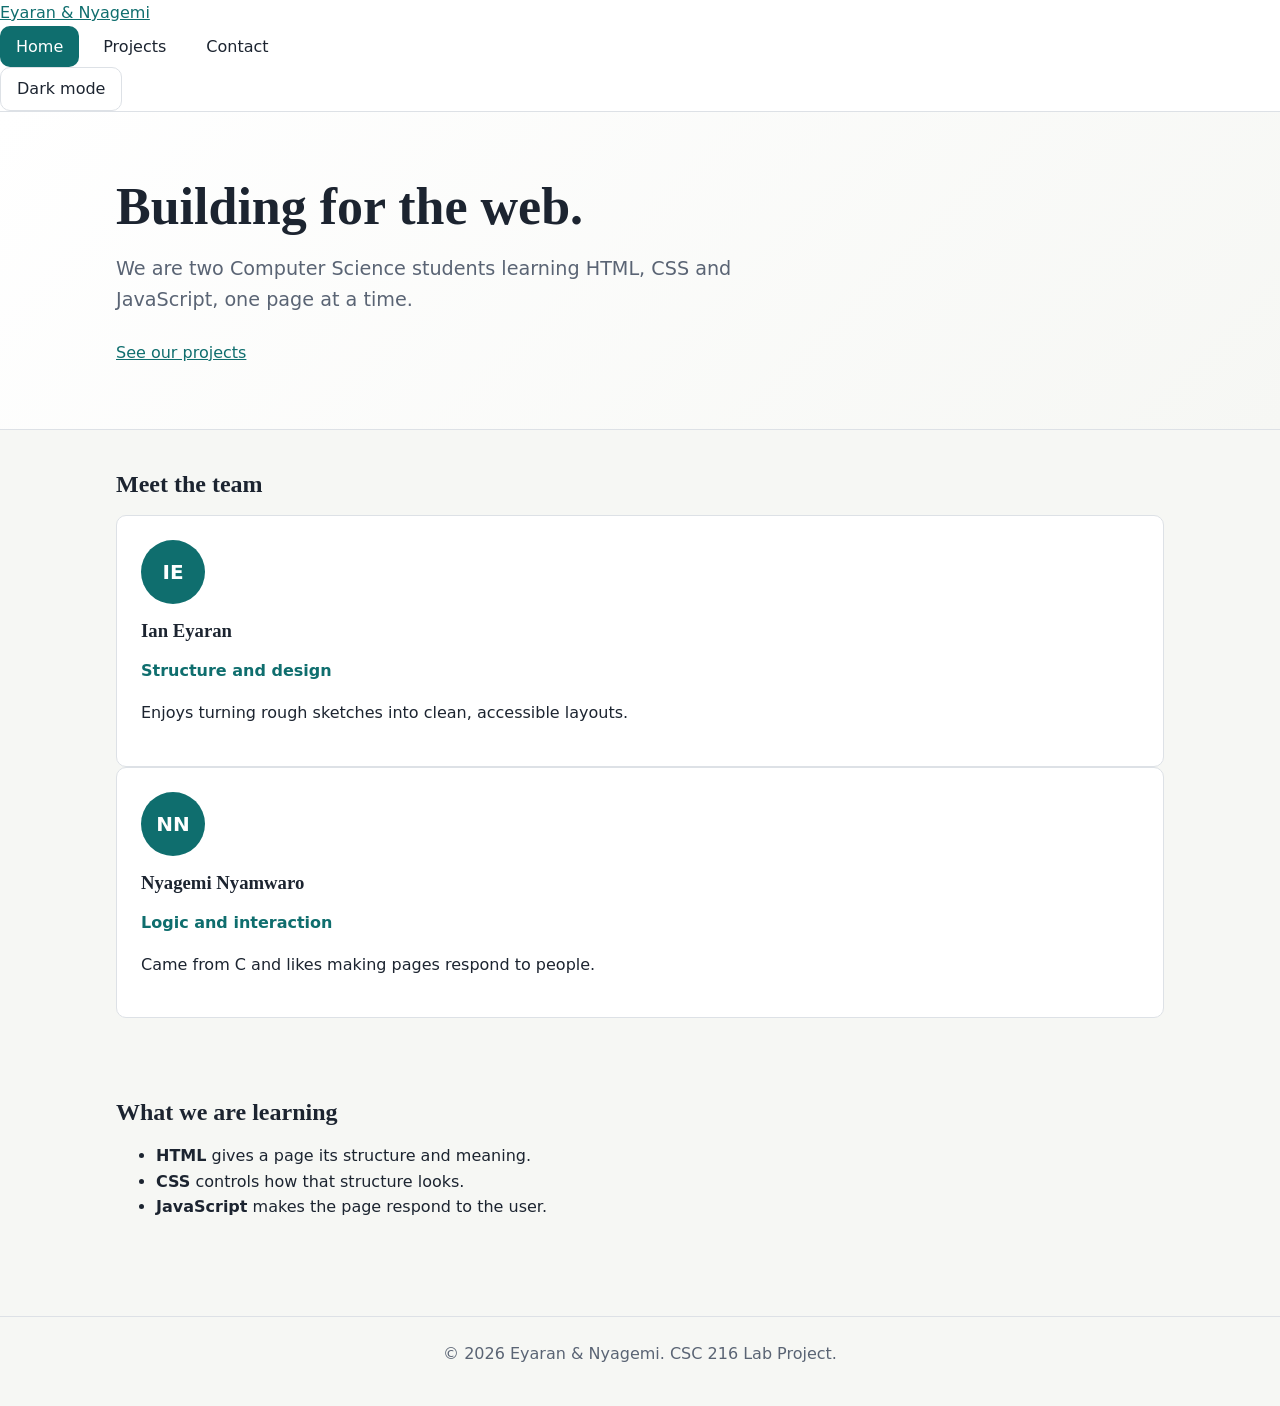
==== index.html @ 99570165 "Complete CSC 216 website with Eyaran and Nyagemi" ====
<!DOCTYPE html>
<html lang="en">
<head>
  <meta charset="UTF-8">
  <meta name="viewport" content="width=device-width, initial-scale=1.0">
  <title>Home — Eyaran & Nyagemi</title>
  <link rel="stylesheet" href="css/styles.css">
  <script src="js/script.js" defer></script>
</head>
<body>

  <header class="site-header">
    <div class="header-container">
      <a href="index.html" class="site-brand">Eyaran & Nyagemi</a>

      <button class="nav-toggle" aria-expanded="false" aria-controls="site-nav" aria-label="Toggle navigation menu">
        <span class="hamburger"></span>
      </button>

      <nav id="site-nav" class="site-nav">
        <ul>
          <li><a href="index.html" aria-current="page">Home</a></li>
          <li><a href="projects.html">Projects</a></li>
          <li><a href="contact.html">Contact</a></li>
        </ul>
      </nav>

      <button class="theme-toggle" aria-label="Toggle dark theme" aria-pressed="false">
        <span class="theme-icon" aria-hidden="true"></span>
        <span class="theme-label">Dark mode</span>
      </button>
    </div>
  </header>

  <main>
    <section class="hero">
      <div class="container">
        <h1>Building for the web.</h1>
        <p class="lead">We are two Computer Science students learning HTML, CSS and JavaScript, one page at a time.</p>
        <a href="projects.html" class="btn btn-primary">See our projects</a>
      </div>
    </section>

    <section class="section">
      <div class="container">
        <h2>Meet the team</h2>
        <div class="grid grid-2">

          <article class="card team-card">
            <div class="avatar">IE</div>
            <h3>Ian Eyaran</h3>
            <p class="role">Structure and design</p>
            <p>Enjoys turning rough sketches into clean, accessible layouts.</p>
          </article>

          <article class="card team-card">
            <div class="avatar">NN</div>
            <h3>Nyagemi Nyamwaro</h3>
            <p class="role">Logic and interaction</p>
            <p>Came from C and likes making pages respond to people.</p>
          </article>

        </div>
      </div>
    </section>

    <section class="section section-alt">
      <div class="container">
        <h2>What we are learning</h2>
        <ul class="feature-list">
          <li><strong>HTML</strong> gives a page its structure and meaning.</li>
          <li><strong>CSS</strong> controls how that structure looks.</li>
          <li><strong>JavaScript</strong> makes the page respond to the user.</li>
        </ul>
      </div>
    </section>
  </main>

  <footer class="site-footer">
    <div class="container">
      <p>&copy; <span id="year"></span> Eyaran & Nyagemi. CSC 216 Lab Project.</p>
    </div>
  </footer>

</body>
</html>
---- css/styles.css ----
/* =====================================================
   Team website stylesheet (CSC 216, Lab 2)
   One file styles every page on the site.
   ===================================================== */

/* ---------- 1. Design tokens ---------- */
:root {
  --color-bg: #f6f7f4;
  --color-surface: #ffffff;
  --color-text: #1c2430;
  --color-muted: #5a6474;
  --color-primary: #0f6e6e;
  --color-primary-dark: #0a5050;
  --color-on-primary: #ffffff;
  --color-border: #dde1e6;
  --color-error: #b3261e;
  --color-success: #1e7b3a;
  --font-body: system-ui, -apple-system, "Segoe UI", Roboto, Arial, sans-serif;
  --font-heading: Georgia, "Times New Roman", serif;
  --space-1: 0.5rem;
  --space-2: 1rem;
  --space-3: 1.5rem;
  --space-4: 2.5rem;
  --space-5: 4rem;
  --radius: 10px;
  --max-width: 1080px;
}

body.dark {
  --color-bg: #11161d;
  --color-surface: #1a212b;
  --color-text: #e7ebf0;
  --color-muted: #a2abb9;
  --color-primary: #4fc1c1;
  --color-primary-dark: #83d8d8;
  --color-on-primary: #0b1f1f;
  --color-border: #2b3340;
  --color-error: #ff8a80;
  --color-success: #7ddc97;
  color-scheme: dark;
}

/* ---------- 2. Base and reset ---------- */
*,*::before,*::after {
  box-sizing: border-box;
}

body {
  margin: 0;
  font-family: var(--font-body);
  font-size: 1rem;
  line-height: 1.6;
  color: var(--color-text);
  background-color: var(--color-bg);
  transition: background-color 0.3s ease, color 0.3s ease;
}

h1,h2,h3 {
  font-family: var(--font-heading);
  line-height: 1.2;
  margin: 0 0 var(--space-2);
}

p {
  margin: 0 0 var(--space-2);
}

a {
  color: var(--color-primary);
}

a:hover {
  color: var(--color-primary-dark);
}

img {
  max-width: 100%;
  display: block;
}

:focus-visible {
  outline: 3px solid var(--color-primary);
  outline-offset: 3px;
}

/* ---------- 3. Layout helpers ---------- */
.container {
  width: 100%;
  max-width: var(--max-width);
  margin-inline: auto;
  padding-inline: var(--space-2);
}

.section {
  padding-block: var(--space-4);
}

.skip-link {
  position: absolute;
  top: -4rem;
  left: var(--space-2);
  z-index: 100;
  padding: var(--space-1) var(--space-2);
  border-radius: var(--radius);
  background-color: var(--color-primary);
  color: var(--color-on-primary);
}

.skip-link:focus {
  top: var(--space-2);
}

/* ---------- 4. Header and navigation ---------- */
.site-header {
  position: sticky;
  top: 0;
  z-index: 10;
  background-color: var(--color-surface);
  border-bottom: 1px solid var(--color-border);
}

.header-inner {
  display: flex;
  flex-wrap: wrap;
  align-items: center;
  gap: var(--space-2);
  padding-block: var(--space-2);
}

.logo {
  margin-right: auto;
  font-family: var(--font-heading);
  font-size: 1.35rem;
  font-weight: 700;
  color: var(--color-text);
  text-decoration: none;
}

.site-nav ul {
  display: flex;
  gap: var(--space-1);
  margin: 0;
  padding: 0;
  list-style: none;
}

.site-nav a {
  display: block;
  padding: var(--space-1) var(--space-2);
  border-radius: var(--radius);
  color: var(--color-text);
  font-weight: 500;
  text-decoration: none;
}

.site-nav a:hover {
  background-color: var(--color-bg);
}

.site-nav a[aria-current="page"] {
  background-color: var(--color-primary);
  color: var(--color-on-primary);
}

.nav-toggle,
.theme-toggle {
  padding: var(--space-1) var(--space-2);
  border: 1px solid var(--color-border);
  border-radius: var(--radius);
  background-color: transparent;
  color: var(--color-text);
  font: inherit;
  cursor: pointer;
}

.theme-toggle[aria-pressed="true"] {
  border-color: var(--color-primary);
  color: var(--color-primary);
}

.nav-toggle {
  display: none;
}

/* ---------- 5. Buttons and hero ---------- */
.button {
  display: inline-block;
  padding: 0.75rem 1.5rem;
  border: none;
  border-radius: var(--radius);
  background-color: var(--color-primary);
  color: var(--color-on-primary);
  font: inherit;
  font-weight: 600;
  text-decoration: none;
  cursor: pointer;
  transition: background-color 0.2s ease, transform 0.2s ease;
}

.button:hover {
  background-color: var(--color-primary-dark);
  color: var(--color-on-primary);
  transform: translateY(-2px);
}

.hero {
  padding-block: var(--space-5);
  background: linear-gradient(135deg, var(--color-surface), var(--color-bg));
  border-bottom: 1px solid var(--color-border);
}

.hero h1 {
  max-width: 18ch;
  font-size: clamp(2rem, 5vw, 3.25rem);
}

.eyebrow {
  margin-bottom: var(--space-1);
  color: var(--color-primary);
  font-size: 0.8rem;
  font-weight: 700;
  letter-spacing: 0.12em;
  text-transform: uppercase;
}

.lead {
  max-width: 55ch;
  margin-bottom: var(--space-3);
  color: var(--color-muted);
  font-size: 1.2rem;
}

.page-header {
  padding-block: var(--space-4) var(--space-2);
}

/* ---------- 6. Cards and grids ---------- */
.team-grid,
.project-grid {
  display: grid;
  grid-template-columns: repeat(auto-fit, minmax(260px, 1fr));
  gap: var(--space-3);
}

.card {
  padding: var(--space-3);
  border: 1px solid var(--color-border);
  border-radius: var(--radius);
  background-color: var(--color-surface);
}

.avatar {
  display: grid;
  place-items: center;
  width: 64px;
  height: 64px;
  margin-bottom: var(--space-2);
  border-radius: 50%;
  background-color: var(--color-primary);
  color: var(--color-on-primary);
  font-size: 1.25rem;
  font-weight: 700;
}

.role {
  color: var(--color-primary);
  font-weight: 600;
}

.skill-list {
  padding-left: 1.25rem;
}

.skill-list li {
  margin-bottom: var(--space-1);
}

/* ---------- 7. Projects page ---------- */
.filters {
  display: flex;
  flex-wrap: wrap;
  gap: var(--space-1);
  margin-bottom: var(--space-2);
}

.filter-btn {
  padding: 0.4rem 1rem;
  border: 1px solid var(--color-border);
  border-radius: 999px;
  background-color: var(--color-surface);
  color: var(--color-text);
  font: inherit;
  cursor: pointer;
}

.filter-btn[aria-pressed="true"] {
  border-color: var(--color-primary);
  background-color: var(--color-primary);
  color: var(--color-on-primary);
}

.project-count {
  color: var(--color-muted);
}

.tag {
  display: inline-block;
  margin-bottom: var(--space-1);
  color: var(--color-primary);
  font-size: 0.75rem;
  font-weight: 700;
  letter-spacing: 0.06em;
  text-transform: uppercase;
}

/* ---------- 8. Contact form ---------- */
.contact-form {
  max-width: 560px;
  padding-bottom: var(--space-4);
}

.field {
  margin-bottom: var(--space-3);
}

label {
  display: block;
  margin-bottom: 0.35rem;
  font-weight: 600;
}

input,
select,
textarea {
  width: 100%;
  padding: 0.65rem 0.8rem;
  border: 1px solid var(--color-border);
  border-radius: var(--radius);
  background-color: var(--color-surface);
  color: var(--color-text);
  font: inherit;
}

input:focus,
select:focus,
textarea:focus {
  border-color: var(--color-primary);
}

input[aria-invalid="true"],
textarea[aria-invalid="true"] {
  border-color: var(--color-error);
}

.hint,
.error {
  margin: 0.35rem 0 0;
  font-size: 0.9rem;
}

.hint {
  color: var(--color-muted);
}

.error {
  min-height: 1.4em;
  color: var(--color-error);
}

.form-status {
  margin-top: var(--space-2);
  color: var(--color-success);
  font-weight: 600;
}

/* ---------- 9. Footer ---------- */
.site-footer {
  margin-top: var(--space-4);
  padding-block: var(--space-3);
  border-top: 1px solid var(--color-border);
  color: var(--color-muted);
  text-align: center;
}

/* ---------- 10. Small screens ---------- */
@media (max-width: 700px) {
  .nav-toggle {
    display: inline-block;
  }
  .site-nav {
    display: none;
    order: 3;
    width: 100%;
  }
  .site-nav.open {
    display: block;
  }
  .site-nav ul {
    flex-direction: column;
  }
  .section {
    padding-block: var(--space-3);
  }
}

/* ---------- 11. Respect reduced-motion preferences ---------- */
@media (prefers-reduced-motion: reduce) {
  *,
  *::before,
  *::after {
    transition: none !important;
  }
}
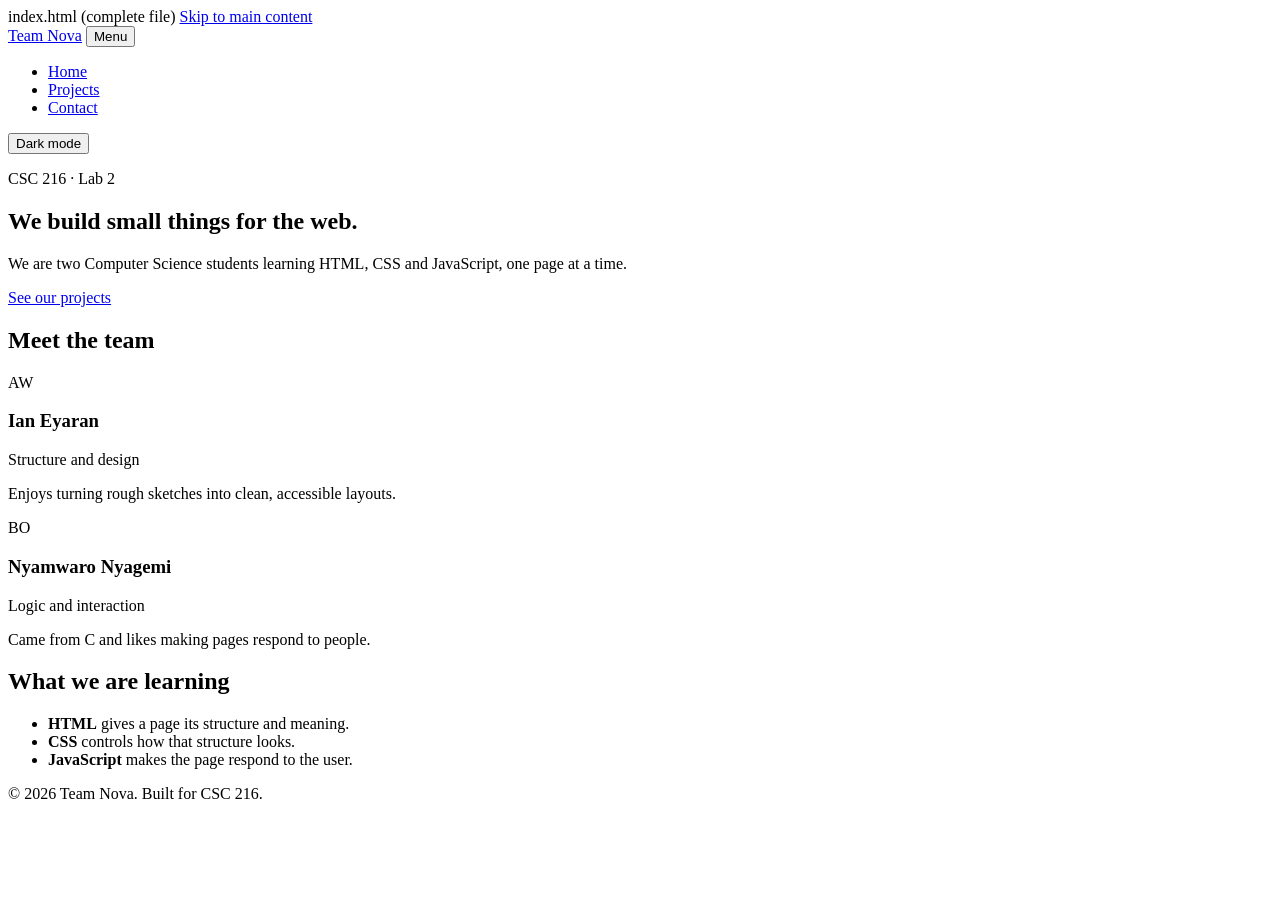
==== commit babc2b36: "update  website styles and scripts Co-authored-by: Ian Eyeran <ianeyeran48@gmail.com>" ====
--- a/index.html
+++ b/index.html
@@ -1,86 +1,74 @@
+index.html (complete file)
 <!DOCTYPE html>
 <html lang="en">
 <head>
   <meta charset="UTF-8">
   <meta name="viewport" content="width=device-width, initial-scale=1.0">
-  <title>Home — Eyaran & Nyagemi</title>
+  <meta name="description" content="Team Nova: a CSC 216 web development pair.">
+  <title>Home | Team Nova</title>
   <link rel="stylesheet" href="css/styles.css">
   <script src="js/script.js" defer></script>
 </head>
 <body>
+  <a class="skip-link" href="#main">Skip to main content</a>
 
   <header class="site-header">
-    <div class="header-container">
-      <a href="index.html" class="site-brand">Eyaran & Nyagemi</a>
-
-      <button class="nav-toggle" aria-expanded="false" aria-controls="site-nav" aria-label="Toggle navigation menu">
-        <span class="hamburger"></span>
-      </button>
-
-      <nav id="site-nav" class="site-nav">
+    <div class="container header-inner">
+      <a class="logo" href="index.html">Team Nova</a>
+      <button class="nav-toggle" type="button" aria-expanded="false" aria-controls="site-nav">Menu</button>
+      <nav id="site-nav" class="site-nav" aria-label="Main">
         <ul>
           <li><a href="index.html" aria-current="page">Home</a></li>
           <li><a href="projects.html">Projects</a></li>
           <li><a href="contact.html">Contact</a></li>
         </ul>
       </nav>
-
-      <button class="theme-toggle" aria-label="Toggle dark theme" aria-pressed="false">
-        <span class="theme-icon" aria-hidden="true"></span>
-        <span class="theme-label">Dark mode</span>
-      </button>
+      <button class="theme-toggle" type="button" aria-pressed="false">Dark mode</button>
     </div>
   </header>
 
-  <main>
+  <main id="main">
     <section class="hero">
       <div class="container">
-        <h1>Building for the web.</h1>
+        <p class="eyebrow">CSC 216 · Lab 2</p>
+        <h1>We build small things for the web.</h1>
         <p class="lead">We are two Computer Science students learning HTML, CSS and JavaScript, one page at a time.</p>
-        <a href="projects.html" class="btn btn-primary">See our projects</a>
+        <a class="button" href="projects.html">See our projects</a>
       </div>
     </section>
 
-    <section class="section">
-      <div class="container">
-        <h2>Meet the team</h2>
-        <div class="grid grid-2">
-
-          <article class="card team-card">
-            <div class="avatar">IE</div>
-            <h3>Ian Eyaran</h3>
-            <p class="role">Structure and design</p>
-            <p>Enjoys turning rough sketches into clean, accessible layouts.</p>
-          </article>
-
-          <article class="card team-card">
-            <div class="avatar">NN</div>
-            <h3>Nyagemi Nyamwaro</h3>
-            <p class="role">Logic and interaction</p>
-            <p>Came from C and likes making pages respond to people.</p>
-          </article>
-
-        </div>
+    <section class="container section" aria-labelledby="team-heading">
+      <h2 id="team-heading">Meet the team</h2>
+      <div class="team-grid">
+        <article class="card">
+          <div class="avatar" aria-hidden="true">AW</div>
+          <h3>Ian Eyaran</h3>
+          <p class="role">Structure and design</p>
+          <p>Enjoys turning rough sketches into clean, accessible layouts.</p>
+        </article>
+        <article class="card">
+          <div class="avatar" aria-hidden="true">BO</div>
+          <h3>Nyamwaro Nyagemi</h3>
+          <p class="role">Logic and interaction</p>
+          <p>Came from C and likes making pages respond to people.</p>
+        </article>
       </div>
     </section>
 
-    <section class="section section-alt">
-      <div class="container">
-        <h2>What we are learning</h2>
-        <ul class="feature-list">
-          <li><strong>HTML</strong> gives a page its structure and meaning.</li>
-          <li><strong>CSS</strong> controls how that structure looks.</li>
-          <li><strong>JavaScript</strong> makes the page respond to the user.</li>
-        </ul>
-      </div>
+    <section class="container section" aria-labelledby="learning-heading">
+      <h2 id="learning-heading">What we are learning</h2>
+      <ul class="skill-list">
+        <li><strong>HTML</strong> gives a page its structure and meaning.</li>
+        <li><strong>CSS</strong> controls how that structure looks.</li>
+        <li><strong>JavaScript</strong> makes the page respond to the user.</li>
+      </ul>
     </section>
   </main>
 
   <footer class="site-footer">
     <div class="container">
-      <p>&copy; <span id="year"></span> Eyaran & Nyagemi. CSC 216 Lab Project.</p>
+      <p>© <span id="year">2026</span> Team Nova. Built for CSC 216.</p>
     </div>
   </footer>
-
 </body>
-</html>+</html>
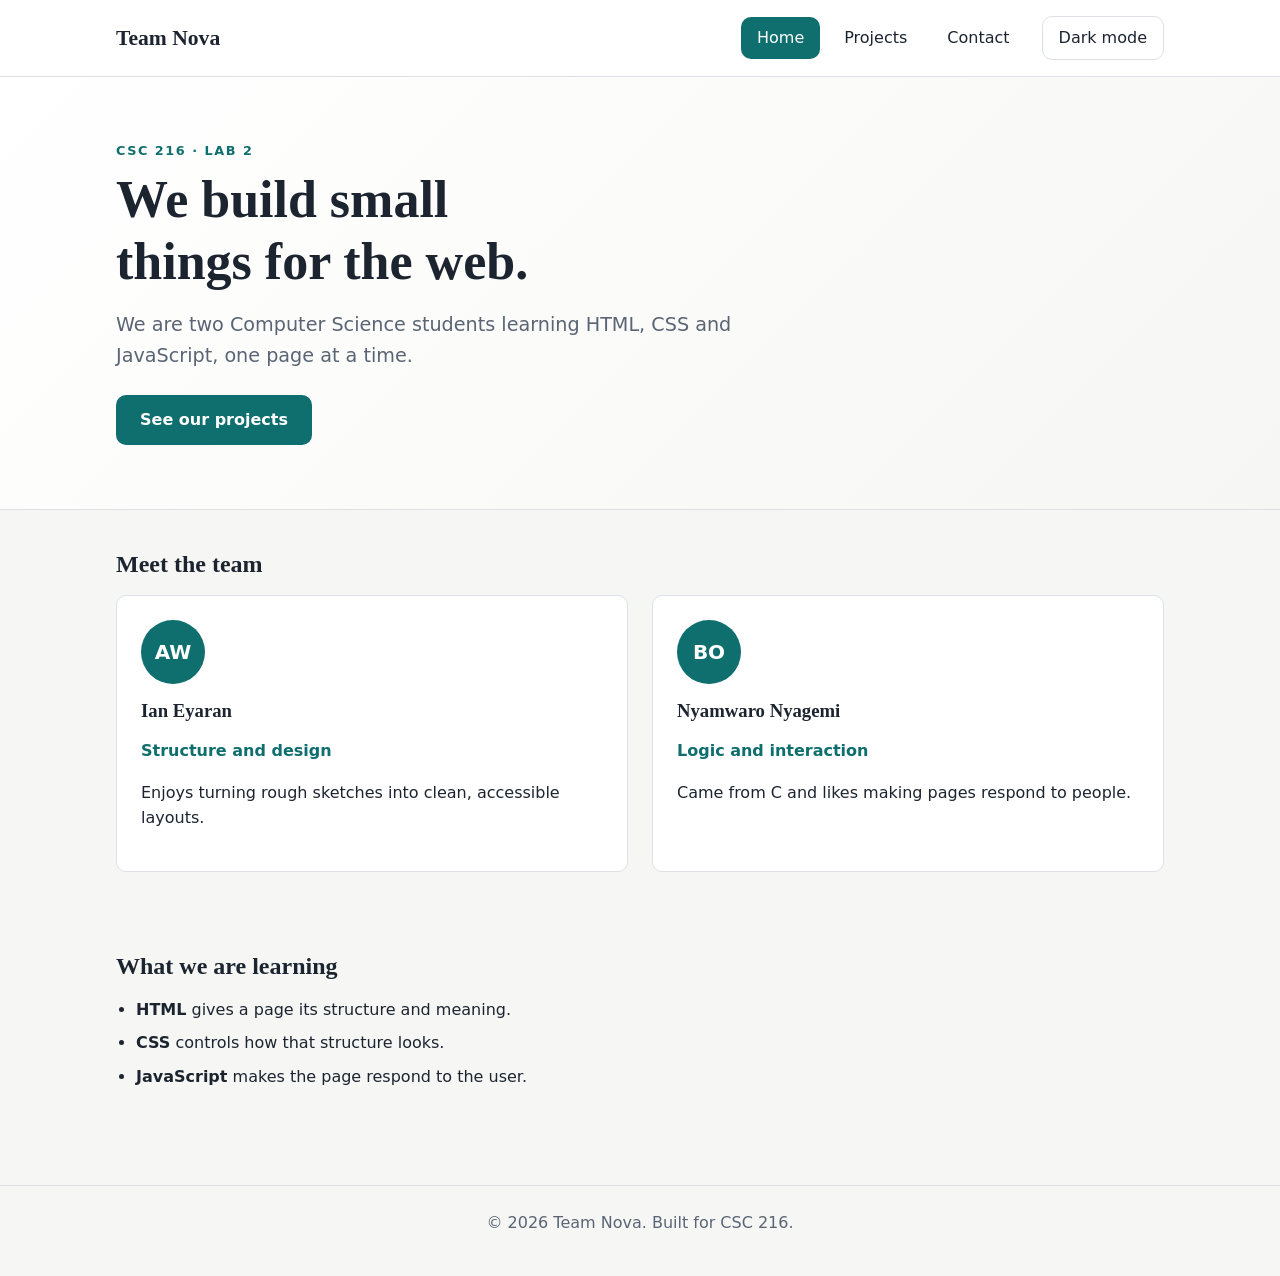
==== commit ea81f46d: "Update HTML" ====
--- a/index.html
+++ b/index.html
@@ -1,4 +1,3 @@
-index.html (complete file)
 <!DOCTYPE html>
 <html lang="en">
 <head>
--- a/css/styles.css
+++ b/css/styles.css
@@ -0,0 +1,422 @@
+/* =====================================================
+   Team Nova website stylesheet (CSC 216, Lab 2)
+   Team: Ian Eyaran & Nyamwaro Nyagemi
+   One file styles every page on the site.
+   ===================================================== */
+
+/* ---------- 1. Design tokens ---------- */
+:root {
+  --color-bg: #f6f7f4;
+  --color-surface: #ffffff;
+  --color-text: #1c2430;
+  --color-muted: #5a6474;
+  --color-primary: #0f6e6e;
+  --color-primary-dark: #0a5050;
+  --color-on-primary: #ffffff;
+  --color-border: #dde1e6;
+  --color-error: #b3261e;
+  --color-success: #1e7b3a;
+  --font-body: system-ui, -apple-system, "Segoe UI", Roboto, Arial, sans-serif;
+  --font-heading: Georgia, "Times New Roman", serif;
+  --space-1: 0.5rem;
+  --space-2: 1rem;
+  --space-3: 1.5rem;
+  --space-4: 2.5rem;
+  --space-5: 4rem;
+  --radius: 10px;
+  --max-width: 1080px;
+}
+
+body.dark {
+  --color-bg: #11161d;
+  --color-surface: #1a212b;
+  --color-text: #e7ebf0;
+  --color-muted: #a2abb9;
+  --color-primary: #4fc1c1;
+  --color-primary-dark: #83d8d8;
+  --color-on-primary: #0b1f1f;
+  --color-border: #2b3340;
+  --color-error: #ff8a80;
+  --color-success: #7ddc97;
+  color-scheme: dark;
+}
+
+/* ---------- 2. Base and reset ---------- */
+*,
+*::before,
+*::after {
+  box-sizing: border-box;
+}
+
+body {
+  margin: 0;
+  font-family: var(--font-body);
+  font-size: 1rem;
+  line-height: 1.6;
+  color: var(--color-text);
+  background-color: var(--color-bg);
+  transition: background-color 0.3s ease, color 0.3s ease;
+}
+
+h1,
+h2,
+h3 {
+  font-family: var(--font-heading);
+  line-height: 1.2;
+  margin: 0 0 var(--space-2);
+}
+
+p {
+  margin: 0 0 var(--space-2);
+}
+
+a {
+  color: var(--color-primary);
+}
+
+a:hover {
+  color: var(--color-primary-dark);
+}
+
+img {
+  max-width: 100%;
+  display: block;
+}
+
+:focus-visible {
+  outline: 3px solid var(--color-primary);
+  outline-offset: 3px;
+}
+
+/* ---------- 3. Layout helpers ---------- */
+.container {
+  width: 100%;
+  max-width: var(--max-width);
+  margin-inline: auto;
+  padding-inline: var(--space-2);
+}
+
+.section {
+  padding-block: var(--space-4);
+}
+
+.skip-link {
+  position: absolute;
+  top: -4rem;
+  left: var(--space-2);
+  z-index: 100;
+  padding: var(--space-1) var(--space-2);
+  border-radius: var(--radius);
+  background-color: var(--color-primary);
+  color: var(--color-on-primary);
+}
+
+.skip-link:focus {
+  top: var(--space-2);
+}
+
+/* ---------- 4. Header and navigation ---------- */
+.site-header {
+  position: sticky;
+  top: 0;
+  z-index: 10;
+  background-color: var(--color-surface);
+  border-bottom: 1px solid var(--color-border);
+}
+
+.header-inner {
+  display: flex;
+  flex-wrap: wrap;
+  align-items: center;
+  gap: var(--space-2);
+  padding-block: var(--space-2);
+}
+
+.logo {
+  margin-right: auto;
+  font-family: var(--font-heading);
+  font-size: 1.35rem;
+  font-weight: 700;
+  color: var(--color-text);
+  text-decoration: none;
+}
+
+.site-nav ul {
+  display: flex;
+  gap: var(--space-1);
+  margin: 0;
+  padding: 0;
+  list-style: none;
+}
+
+.site-nav a {
+  display: block;
+  padding: var(--space-1) var(--space-2);
+  border-radius: var(--radius);
+  color: var(--color-text);
+  font-weight: 500;
+  text-decoration: none;
+}
+
+.site-nav a:hover {
+  background-color: var(--color-bg);
+}
+
+.site-nav a[aria-current="page"] {
+  background-color: var(--color-primary);
+  color: var(--color-on-primary);
+}
+
+.nav-toggle,
+.theme-toggle {
+  padding: var(--space-1) var(--space-2);
+  border: 1px solid var(--color-border);
+  border-radius: var(--radius);
+  background-color: transparent;
+  color: var(--color-text);
+  font: inherit;
+  cursor: pointer;
+}
+
+.theme-toggle[aria-pressed="true"] {
+  border-color: var(--color-primary);
+  color: var(--color-primary);
+}
+
+.nav-toggle {
+  display: none;
+}
+
+/* ---------- 5. Buttons and hero ---------- */
+.button {
+  display: inline-block;
+  padding: 0.75rem 1.5rem;
+  border: none;
+  border-radius: var(--radius);
+  background-color: var(--color-primary);
+  color: var(--color-on-primary);
+  font: inherit;
+  font-weight: 600;
+  text-decoration: none;
+  cursor: pointer;
+  transition: background-color 0.2s ease, transform 0.2s ease;
+}
+
+.button:hover {
+  background-color: var(--color-primary-dark);
+  color: var(--color-on-primary);
+  transform: translateY(-2px);
+}
+
+.hero {
+  padding-block: var(--space-5);
+  background: linear-gradient(135deg, var(--color-surface), var(--color-bg));
+  border-bottom: 1px solid var(--color-border);
+}
+
+.hero h1 {
+  max-width: 18ch;
+  font-size: clamp(2rem, 5vw, 3.25rem);
+}
+
+.eyebrow {
+  margin-bottom: var(--space-1);
+  color: var(--color-primary);
+  font-size: 0.8rem;
+  font-weight: 700;
+  letter-spacing: 0.12em;
+  text-transform: uppercase;
+}
+
+.lead {
+  max-width: 55ch;
+  margin-bottom: var(--space-3);
+  color: var(--color-muted);
+  font-size: 1.2rem;
+}
+
+.page-header {
+  padding-block: var(--space-4) var(--space-2);
+}
+
+/* ---------- 6. Cards and grids ---------- */
+.team-grid,
+.project-grid {
+  display: grid;
+  grid-template-columns: repeat(auto-fit, minmax(260px, 1fr));
+  gap: var(--space-3);
+}
+
+.card {
+  padding: var(--space-3);
+  border: 1px solid var(--color-border);
+  border-radius: var(--radius);
+  background-color: var(--color-surface);
+}
+
+.avatar {
+  display: grid;
+  place-items: center;
+  width: 64px;
+  height: 64px;
+  margin-bottom: var(--space-2);
+  border-radius: 50%;
+  background-color: var(--color-primary);
+  color: var(--color-on-primary);
+  font-size: 1.25rem;
+  font-weight: 700;
+}
+
+.role {
+  color: var(--color-primary);
+  font-weight: 600;
+}
+
+.skill-list {
+  padding-left: 1.25rem;
+}
+
+.skill-list li {
+  margin-bottom: var(--space-1);
+}
+
+/* ---------- 7. Projects page ---------- */
+.filters {
+  display: flex;
+  flex-wrap: wrap;
+  gap: var(--space-1);
+  margin-bottom: var(--space-2);
+}
+
+.filter-btn {
+  padding: 0.4rem 1rem;
+  border: 1px solid var(--color-border);
+  border-radius: 999px;
+  background-color: var(--color-surface);
+  color: var(--color-text);
+  font: inherit;
+  cursor: pointer;
+}
+
+.filter-btn[aria-pressed="true"] {
+  border-color: var(--color-primary);
+  background-color: var(--color-primary);
+  color: var(--color-on-primary);
+}
+
+.project-count {
+  color: var(--color-muted);
+}
+
+.tag {
+  display: inline-block;
+  margin-bottom: var(--space-1);
+  color: var(--color-primary);
+  font-size: 0.75rem;
+  font-weight: 700;
+  letter-spacing: 0.06em;
+  text-transform: uppercase;
+}
+
+/* ---------- 8. Contact form ---------- */
+.contact-form {
+  max-width: 560px;
+  padding-bottom: var(--space-4);
+}
+
+.field {
+  margin-bottom: var(--space-3);
+}
+
+label {
+  display: block;
+  margin-bottom: 0.35rem;
+  font-weight: 600;
+}
+
+input,
+select,
+textarea {
+  width: 100%;
+  padding: 0.65rem 0.8rem;
+  border: 1px solid var(--color-border);
+  border-radius: var(--radius);
+  background-color: var(--color-surface);
+  color: var(--color-text);
+  font: inherit;
+}
+
+input:focus,
+select:focus,
+textarea:focus {
+  border-color: var(--color-primary);
+}
+
+input[aria-invalid="true"],
+textarea[aria-invalid="true"] {
+  border-color: var(--color-error);
+}
+
+.hint,
+.error {
+  margin: 0.35rem 0 0;
+  font-size: 0.9rem;
+}
+
+.hint {
+  color: var(--color-muted);
+}
+
+.error {
+  min-height: 1.4em;
+  color: var(--color-error);
+}
+
+.form-status {
+  margin-top: var(--space-2);
+  color: var(--color-success);
+  font-weight: 600;
+}
+
+/* ---------- 9. Footer ---------- */
+.site-footer {
+  margin-top: var(--space-4);
+  padding-block: var(--space-3);
+  border-top: 1px solid var(--color-border);
+  color: var(--color-muted);
+  text-align: center;
+}
+
+/* ---------- 10. Small screens ---------- */
+@media (max-width: 700px) {
+  .nav-toggle {
+    display: inline-block;
+  }
+
+  .site-nav {
+    display: none;
+    order: 3;
+    width: 100%;
+  }
+
+  .site-nav.open {
+    display: block;
+  }
+
+  .site-nav ul {
+    flex-direction: column;
+  }
+
+  .section {
+    padding-block: var(--space-3);
+  }
+}
+
+/* ---------- 11. Respect reduced-motion preferences ---------- */
+@media (prefers-reduced-motion: reduce) {
+  *,
+  *::before,
+  *::after {
+    transition: none !important;
+  }
+}
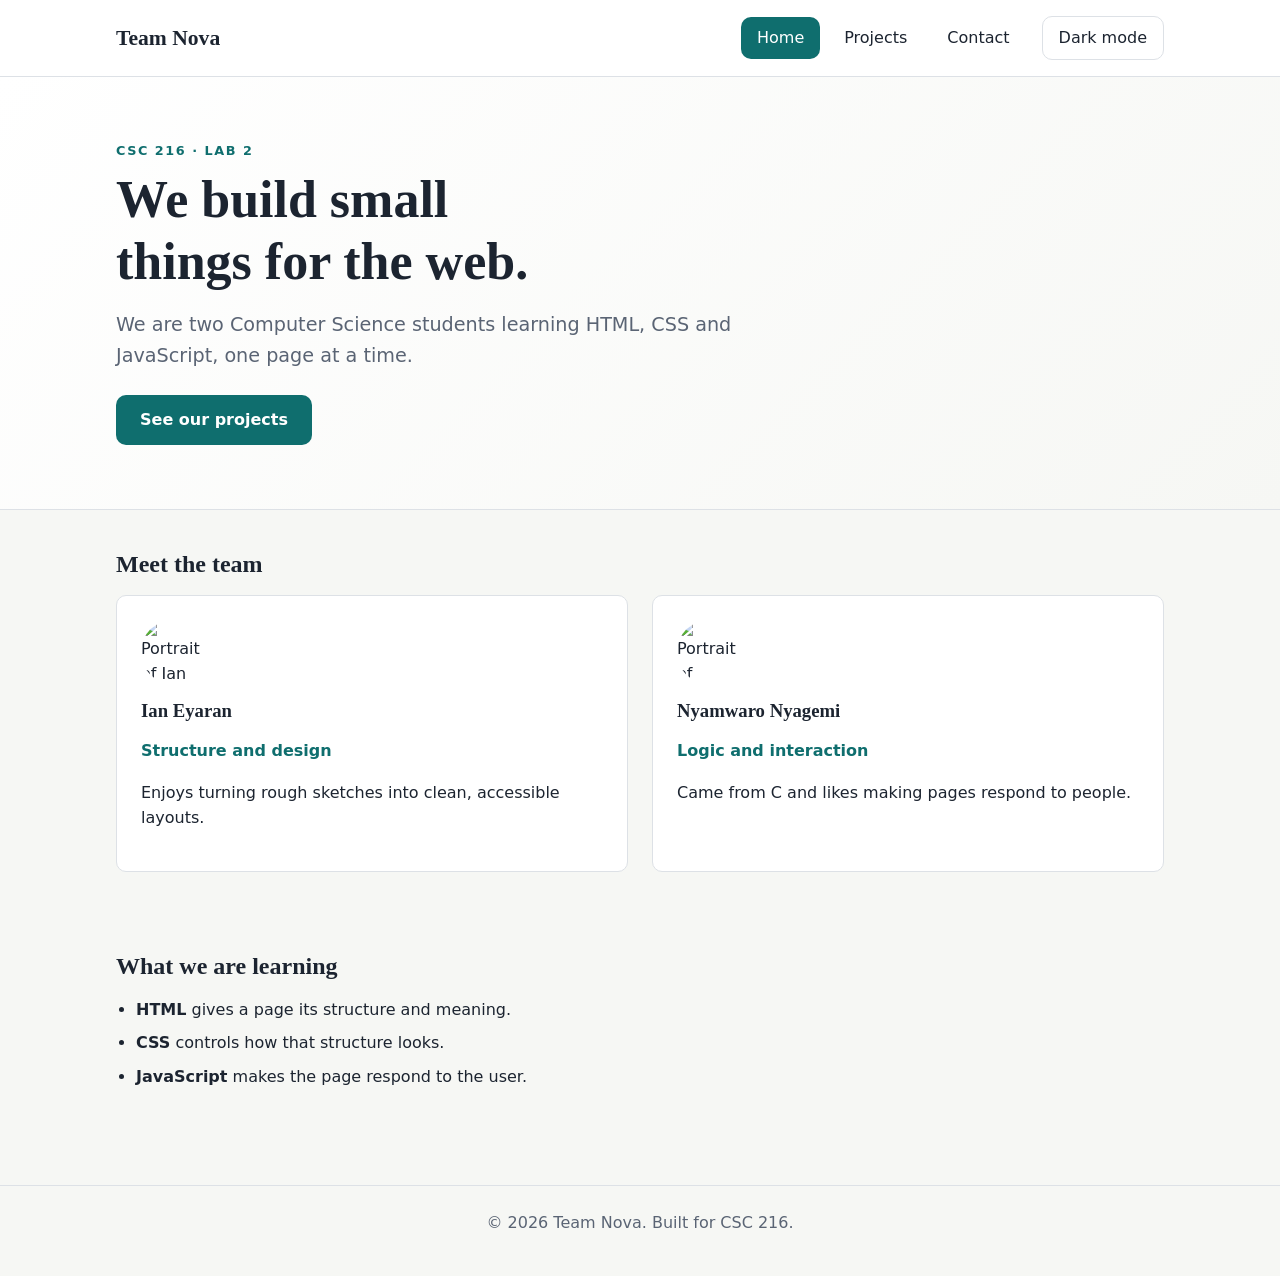
==== commit ad7826c5: "Add team profile photos and update avatar styling" ====
--- a/index.html
+++ b/index.html
@@ -40,13 +40,13 @@
       <h2 id="team-heading">Meet the team</h2>
       <div class="team-grid">
         <article class="card">
-          <div class="avatar" aria-hidden="true">AW</div>
+          <img src="images/eyaran.jpg" alt="Portrait of Ian Eyaran" class="avatar">
           <h3>Ian Eyaran</h3>
           <p class="role">Structure and design</p>
           <p>Enjoys turning rough sketches into clean, accessible layouts.</p>
         </article>
         <article class="card">
-          <div class="avatar" aria-hidden="true">BO</div>
+          <img src="images/nyamwaro.jpg" alt="Portrait of Nyamwaro Nyagemi" class="avatar">
           <h3>Nyamwaro Nyagemi</h3>
           <p class="role">Logic and interaction</p>
           <p>Came from C and likes making pages respond to people.</p>
--- a/css/styles.css
+++ b/css/styles.css
@@ -255,16 +255,13 @@
 }
 
 .avatar {
-  display: grid;
-  place-items: center;
   width: 64px;
   height: 64px;
   margin-bottom: var(--space-2);
   border-radius: 50%;
-  background-color: var(--color-primary);
-  color: var(--color-on-primary);
-  font-size: 1.25rem;
-  font-weight: 700;
+  object-fit: cover;
+  object-position: center top;
+  overflow: hidden;
 }
 
 .role {
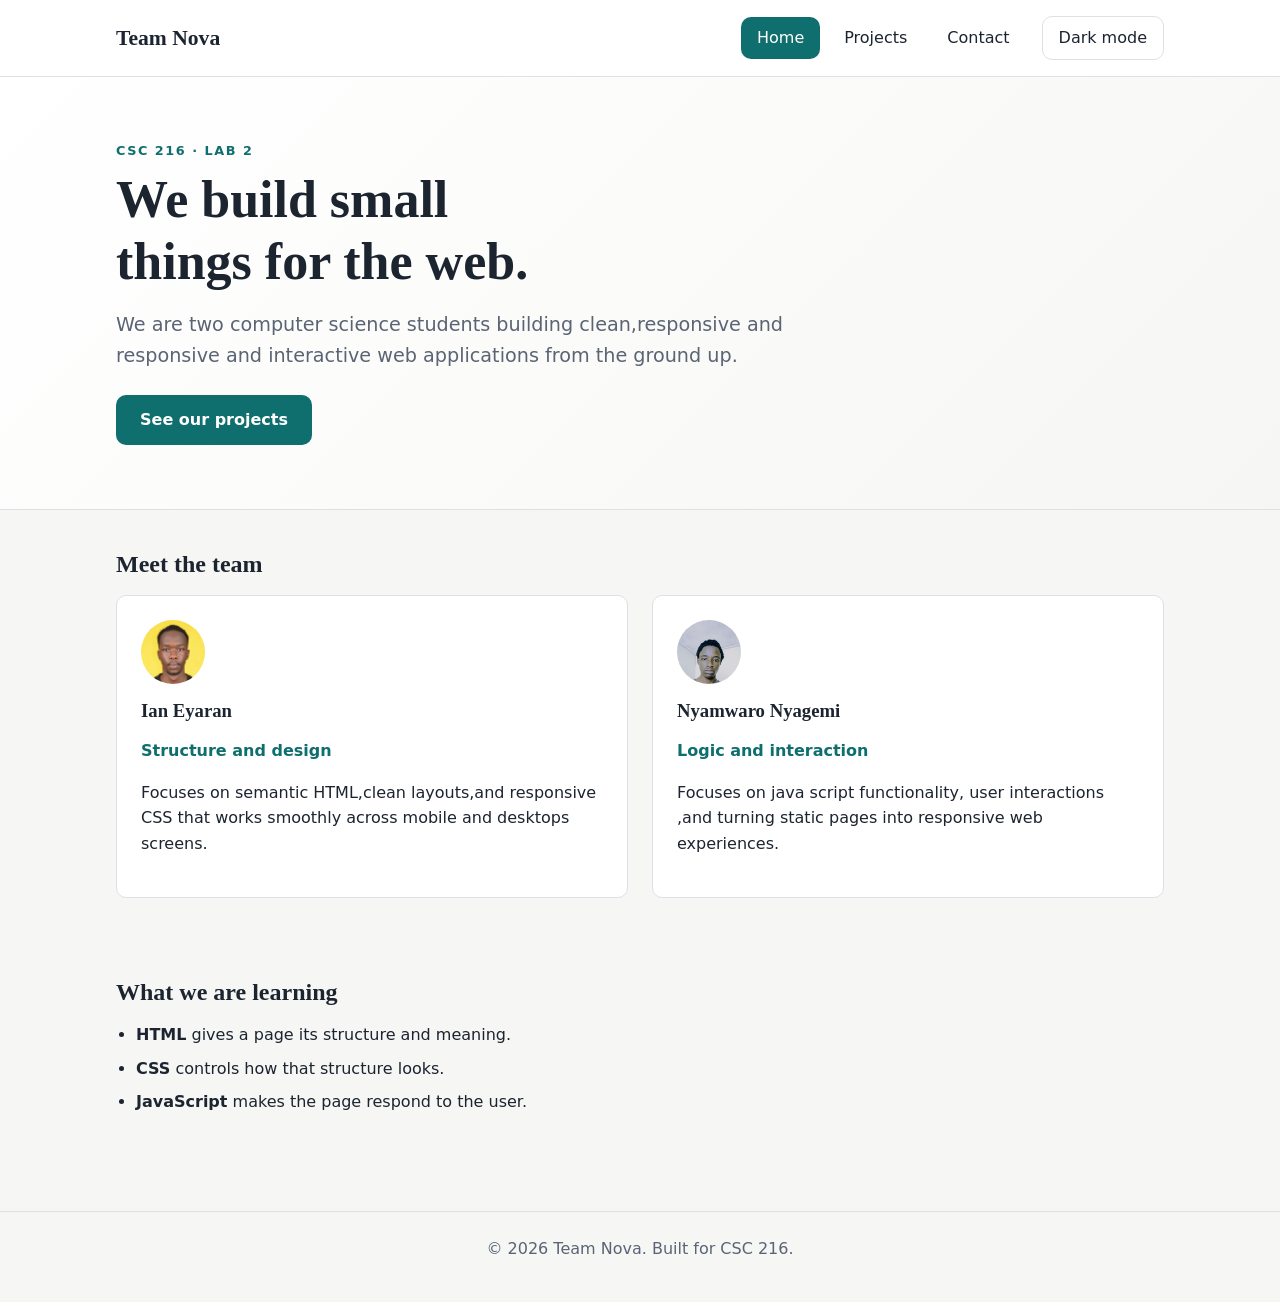
==== commit a2a2b9c5: "Update index.html" ====
--- a/index.html
+++ b/index.html
@@ -31,7 +31,7 @@
       <div class="container">
         <p class="eyebrow">CSC 216 · Lab 2</p>
         <h1>We build small things for the web.</h1>
-        <p class="lead">We are two Computer Science students learning HTML, CSS and JavaScript, one page at a time.</p>
+        <p class="lead">We are two computer science students building clean,responsive and responsive and interactive web applications from the ground up.</p>
         <a class="button" href="projects.html">See our projects</a>
       </div>
     </section>
@@ -43,13 +43,13 @@
           <img src="images/eyaran.jpg" alt="Portrait of Ian Eyaran" class="avatar">
           <h3>Ian Eyaran</h3>
           <p class="role">Structure and design</p>
-          <p>Enjoys turning rough sketches into clean, accessible layouts.</p>
+          <p>Focuses on semantic HTML,clean layouts,and responsive CSS that works smoothly across mobile and desktops screens.</p>
         </article>
         <article class="card">
           <img src="images/nyamwaro.jpg" alt="Portrait of Nyamwaro Nyagemi" class="avatar">
           <h3>Nyamwaro Nyagemi</h3>
           <p class="role">Logic and interaction</p>
-          <p>Came from C and likes making pages respond to people.</p>
+          <p>Focuses on java script functionality, user interactions ,and turning static pages into responsive web experiences.</p>
         </article>
       </div>
     </section>
